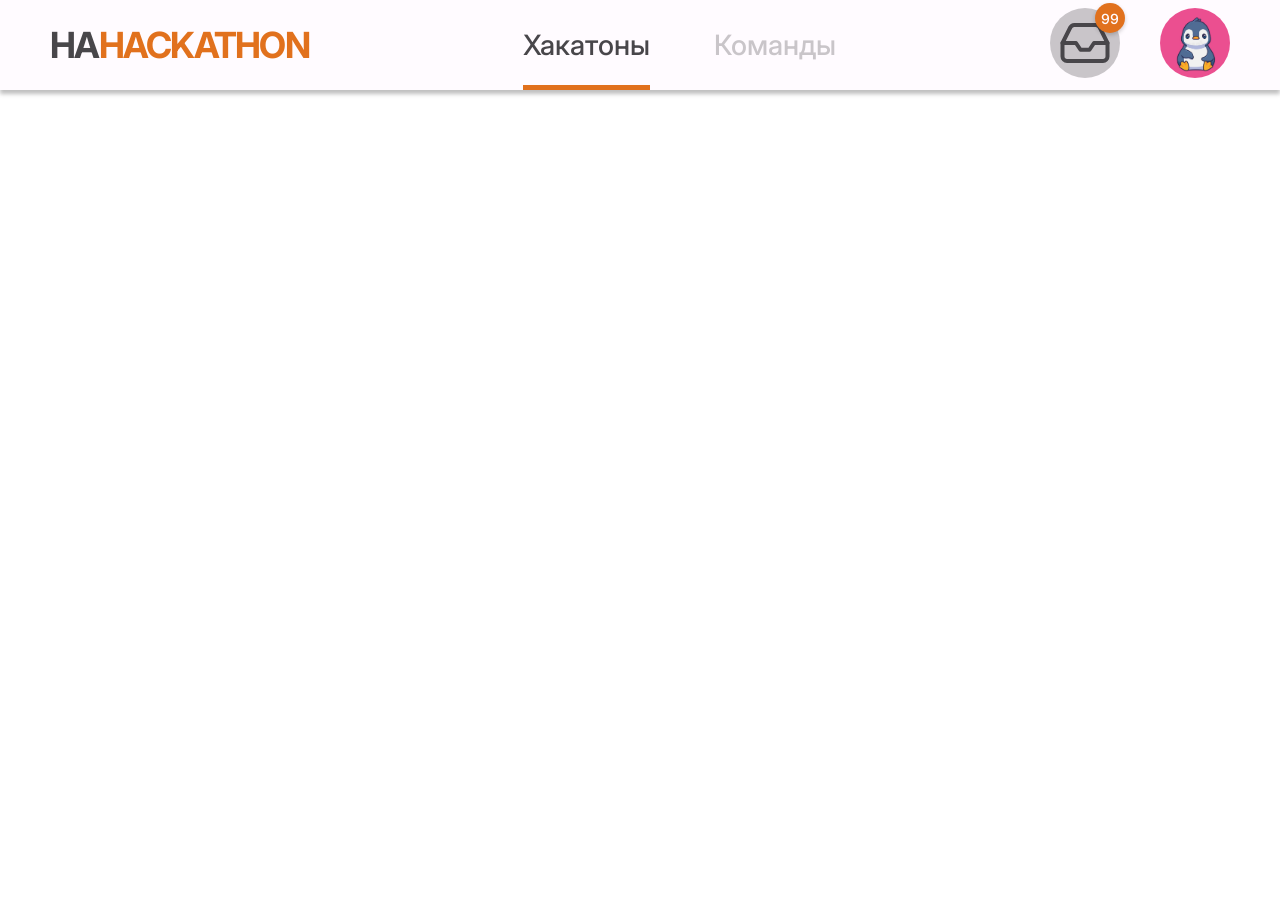
==== hackathons.html @ b7fcefef "Finish header" ====
<!DOCTYPE html>
<html lang="en">
<head>
    <meta charset="UTF-8">
    <meta name="viewport" content="width=device-width, initial-scale=1.0">
    <link rel="stylesheet" href="css/style.css">
    <title>Хакатоны</title>
</head>
<body>
    <header>
        <div class="logo"><span>HA</span>HACKATHON</div>
        <div class="menu">
            <div class="active">
                <a href="hackathons.html">Хакатоны</a>
                <div></div>
            </div>
            <div class="inactive">
                <a href="teams.html">Команды</a>
                <div></div>
            </div>
        </div>
        <div class="circles">
            <button class="notification">
                <div class="icon"><img src="svg/inbox.svg"></div>
                <div class="count">99</div>
            </button>
            <a class="profile"><img src="profile_photo.jpeg"></a>
        </div>
    </header>
</body>
</html>
---- css/style.css ----
@charset "UTF-8";
@import url(https://fonts.googleapis.com/css2?family=Inter:ital,opsz,wght@0,14..32,100..900;1,14..32,100..900&family=Raleway:ital,wght@0,100..900;1,100..900&display=swap);
* {
  margin: 0;
  padding: 0;
}

header {
  display: flex;
  align-items: center;
  justify-content: space-between;
  height: clamp(60px, 8vw, 90px); /* Минимум 60px, максимум 90px, зависит от ширины экрана */
  background-color: #FFFBFF;
  box-shadow: 0px 4px 4px 0px rgba(0, 0, 0, 0.25);
  padding: 0 clamp(20px, 5vw, 50px); /* Адаптивные отступы */
}
header .logo {
  font-family: "Inter", serif;
  font-weight: 700;
  font-size: clamp(20px, 3vw, 36px);
  color: #E1711D;
  /* Размер текста адаптивный */
  letter-spacing: -1.73px;
}
header .logo span {
  color: #48464A;
}
header .menu {
  height: 100%; /* Меню занимает всю высоту header */
  display: flex;
  align-items: center;
  gap: clamp(30px, 5vw, 65px); /* Промежутки адаптивные */
}
header .menu .active {
  display: flex;
  flex-direction: column;
  align-items: center;
  justify-content: space-between;
  height: 100%;
}
header .menu .active a {
  font-family: "Inter", serif;
  font-weight: 500;
  font-size: clamp(18px, 3vw, 28px);
  color: #48464A;
  text-decoration: none;
  padding-top: 28px;
}
header .menu .active div {
  width: 100%;
  height: 5px;
  background-color: #E1711D;
}
header .menu .inactive a {
  font-family: "Inter", serif;
  font-weight: 500;
  font-size: clamp(18px, 3vw, 28px);
  color: #C9C5C9;
  text-decoration: none;
}
header .circles {
  display: flex;
  gap: clamp(20px, 5vw, 40px);
}
header .circles .notification {
  position: relative;
  display: flex;
  justify-content: center;
  align-items: center;
  width: clamp(40px, 7vw, 70px); /* Адаптивная ширина */
  height: clamp(40px, 7vw, 70px); /* Адаптивная высота */
  background-color: #C9C5C9;
  border: none;
  border-radius: 50%;
  cursor: pointer;
}
header .circles .notification .icon {
  width: clamp(20px, 5vw, 40px);
  height: clamp(20px, 5vw, 40px);
  display: flex;
  justify-content: center;
  align-items: center;
}
header .circles .notification .count {
  display: flex;
  align-items: center;
  justify-content: center;
  font-family: "Inter", serif;
  font-weight: 500;
  font-size: clamp(10px, 2vw, 14px);
  color: #FFFBFF;
  position: absolute;
  width: clamp(15px, 3vw, 30px);
  height: clamp(15px, 3vw, 30px);
  top: -5px;
  right: -5px;
  background-color: #E1711D;
  border-radius: 50%;
  box-shadow: 0 2px 4px rgba(0, 0, 0, 0.2);
}
header .circles .profile img {
  cursor: pointer;
  width: clamp(40px, 7vw, 70px);
  height: clamp(40px, 7vw, 70px);
  border-radius: 50%;
}
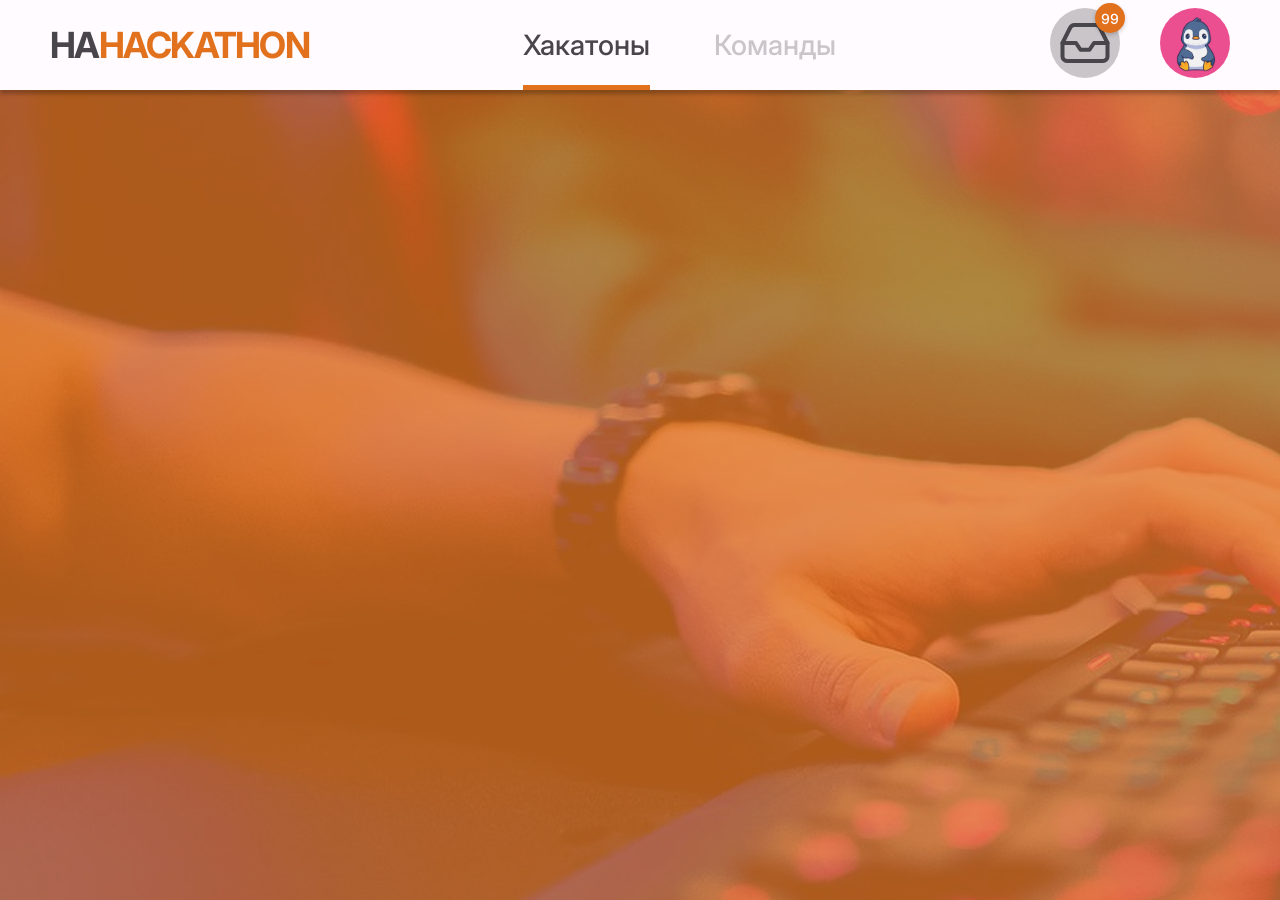
==== commit cf0f3ea5: "Хакатоны тянутся с FA" ====
--- a/hackathons.html
+++ b/hackathons.html
@@ -4,6 +4,7 @@
     <meta charset="UTF-8">
     <meta name="viewport" content="width=device-width, initial-scale=1.0">
     <link rel="stylesheet" href="css/style.css">
+    <script src="script.js" defer></script>
     <title>Хакатоны</title>
 </head>
 <body>
@@ -24,8 +25,11 @@
                 <div class="icon"><img src="svg/inbox.svg"></div>
                 <div class="count">99</div>
             </button>
-            <a class="profile"><img src="profile_photo.jpeg"></a>
+            <a class="profile"><img src="img/profile_photo.jpeg"></a>
         </div>
     </header>
+    <div class="hackathons-container">
+
+    </div>
 </body>
 </html>
--- a/css/style.css
+++ b/css/style.css
@@ -3,6 +3,11 @@
 * {
   margin: 0;
   padding: 0;
+}
+
+body {
+  background-image: url(/img/bg.png);
+  background-color: #cccccc;
 }
 
 header {
@@ -103,4 +108,23 @@
   width: clamp(40px, 7vw, 70px);
   height: clamp(40px, 7vw, 70px);
   border-radius: 50%;
+}
+
+.hackathons-container {
+  display: grid;
+  grid-template-columns: repeat(auto-fit, minmax(300px, 1fr));
+  gap: 20px;
+  padding: 20px;
+}
+
+.card {
+  background: #fff;
+  border-radius: 10px;
+  box-shadow: 0 4px 6px rgba(0, 0, 0, 0.1);
+  padding: 20px;
+  transition: transform 0.2s;
+}
+
+.card:hover {
+  transform: scale(1.05);
 }
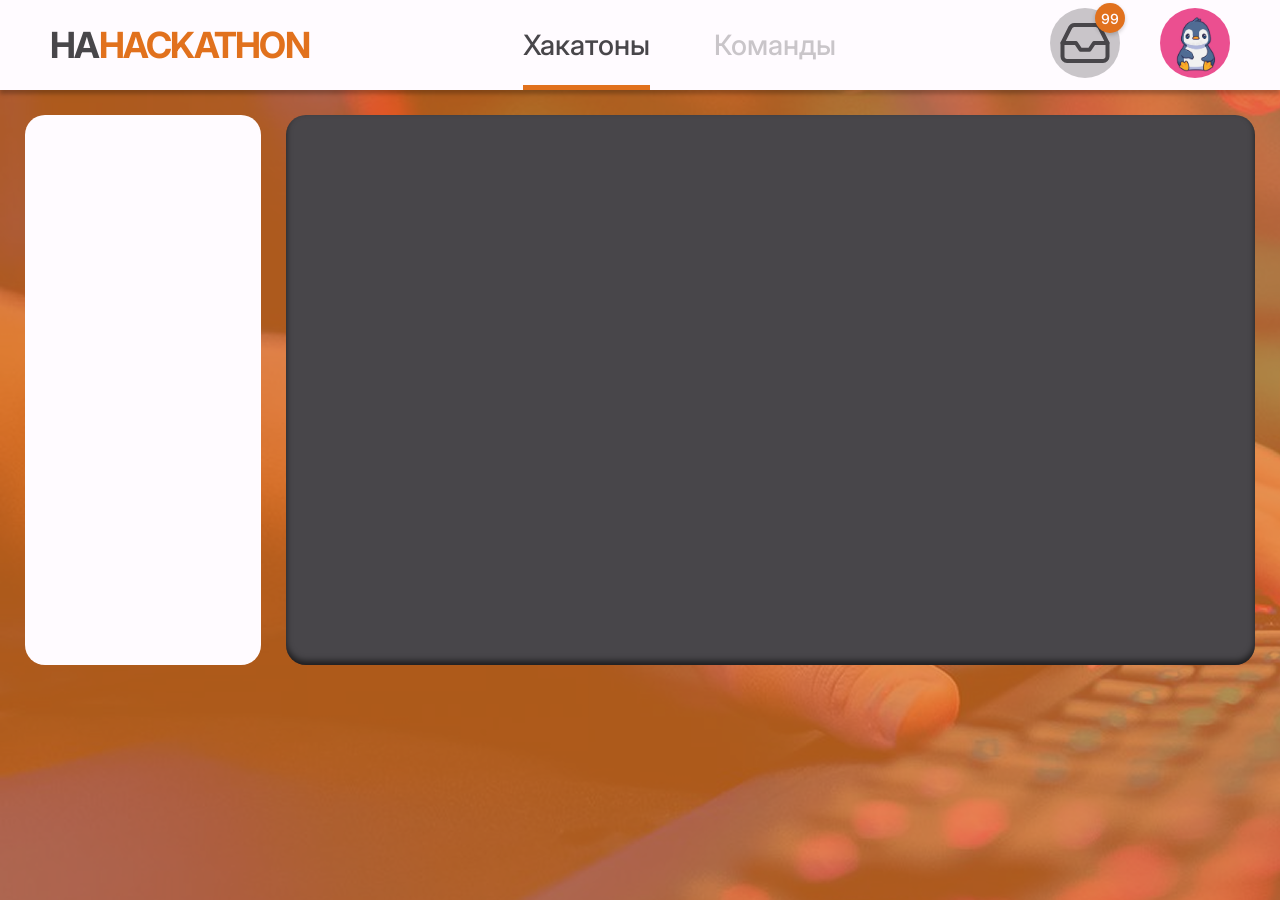
==== commit a0f2944a: "Сделала Card красивыми" ====
--- a/hackathons.html
+++ b/hackathons.html
@@ -28,8 +28,9 @@
             <a class="profile"><img src="img/profile_photo.jpeg"></a>
         </div>
     </header>
-    <div class="hackathons-container">
-
+    <div class="content">
+        <div class="left-menu"></div>
+        <div class="hackathons-container"></div>
     </div>
 </body>
 </html>
--- a/css/style.css
+++ b/css/style.css
@@ -110,21 +110,46 @@
   border-radius: 50%;
 }
 
-.hackathons-container {
-  display: grid;
-  grid-template-columns: repeat(auto-fit, minmax(300px, 1fr));
+.content {
+  display: flex;
+  padding: 25px;
+  gap: 25px;
+  height: 550px;
+}
+.content .left-menu {
+  background: #FFFBFF;
+  width: 370px;
+  border-radius: 20px;
+}
+.content .hackathons-container {
+  background-color: #48464A;
+  width: 1440px;
+  border-radius: 20px;
+  padding: 25px;
+  display: flex;
+  flex-wrap: wrap;
   gap: 20px;
-  padding: 20px;
+  overflow-y: auto;
+  position: relative;
+  box-shadow: inset 0px -4px 6.4px 0px rgba(0, 0, 0, 0.6);
+  -ms-overflow-style: none; /* IE и Edge */
+  scrollbar-width: none; /* Firefox */
 }
-
-.card {
-  background: #fff;
-  border-radius: 10px;
-  box-shadow: 0 4px 6px rgba(0, 0, 0, 0.1);
-  padding: 20px;
-  transition: transform 0.2s;
+.content .hackathons-container ::-webkit-scrollbar {
+  display: none;
 }
-
-.card:hover {
-  transform: scale(1.05);
+.content .hackathons-container .card {
+  font-family: "Inter", serif;
+  font-weight: 500;
+  font-size: clamp(6px, 2vw, 10px);
+  color: #48464A;
+  background: #FFFBFF;
+  border-radius: 20px;
+  box-shadow: 0px 4px 4px 0px rgba(0, 0, 0, 0.25);
+  width: 260px;
+  height: 360px;
+}
+.content .hackathons-container .card img {
+  border-radius: 20px 20px 0 0;
+  width: 100%;
 }
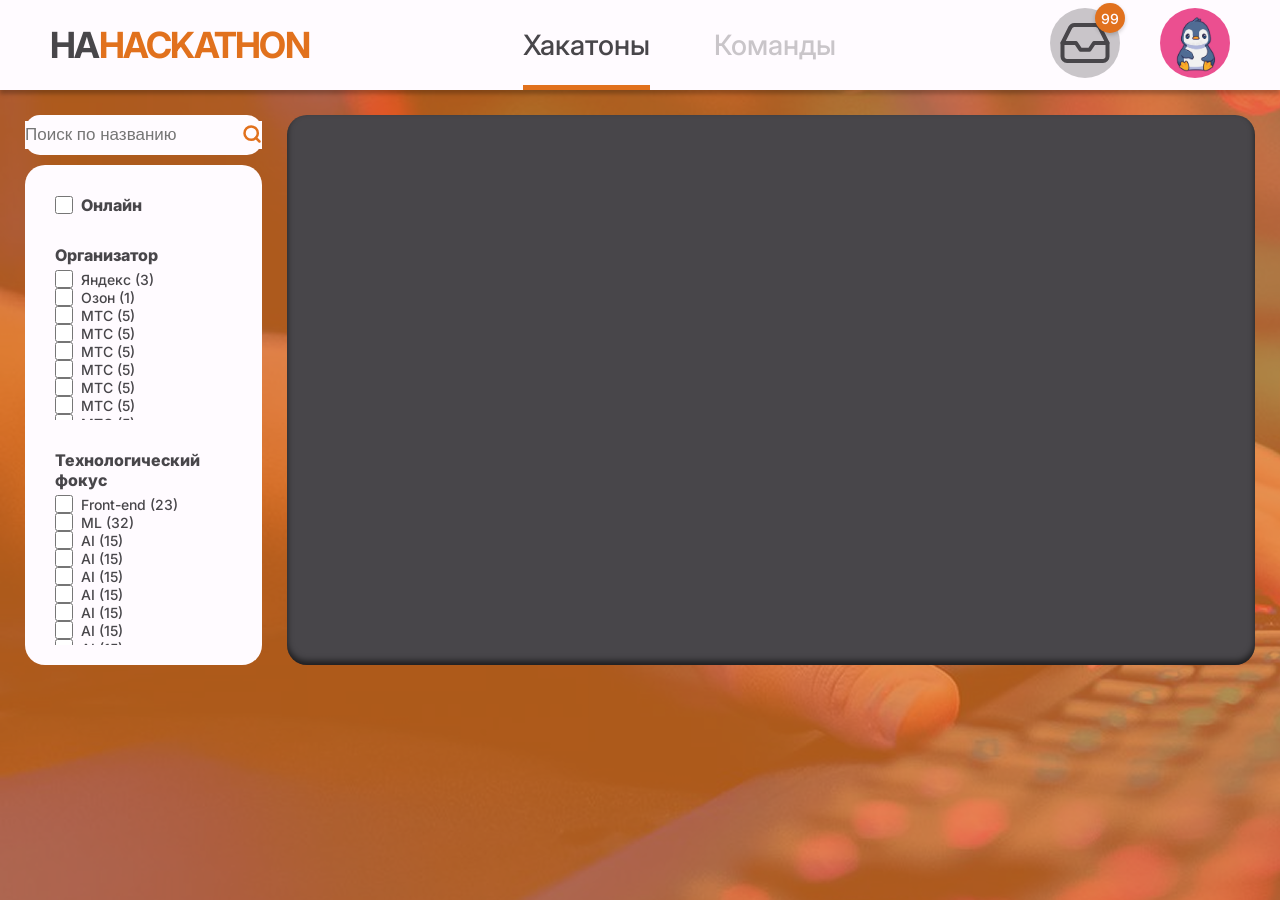
==== commit f615fe9f: "Доделала хакатоны" ====
--- a/hackathons.html
+++ b/hackathons.html
@@ -29,7 +29,51 @@
         </div>
     </header>
     <div class="content">
-        <div class="left-menu"></div>
+        <div class="left-menu">
+            <div class="search-hackathon">
+                <form>
+                    <input type="text" placeholder="Поиск по названию" name="search">
+                    <button type="submit"><img src="img/search.svg"></button>
+                </form>
+            </div>
+            <form class="filter-section">
+                <div class="filter-group">
+                    <label class="online"><input type="checkbox"> Онлайн</label>
+                </div>
+                
+                <div class="filter-group">
+                    <div class="filter-title">Организатор</div>
+                    <div class="filter-content">
+                        <label><input type="checkbox"> Яндекс (3)</label>
+                        <label><input type="checkbox"> Озон (1)</label>
+                        <label><input type="checkbox"> МТС (5)</label>
+                        <label><input type="checkbox"> МТС (5)</label>
+                        <label><input type="checkbox"> МТС (5)</label>
+                        <label><input type="checkbox"> МТС (5)</label>
+                        <label><input type="checkbox"> МТС (5)</label>
+                        <label><input type="checkbox"> МТС (5)</label>
+                        <label><input type="checkbox"> МТС (5)</label>
+                        <label><input type="checkbox"> МТС (5)</label>
+                        <label><input type="checkbox"> МТС (5)</label>
+                    </div>
+                </div>
+                
+                <div class="filter-group">
+                    <div class="filter-title">Технологический фокус</div>
+                    <div class="filter-content">
+                        <label><input type="checkbox"> Front-end (23)</label>
+                        <label><input type="checkbox"> ML (32)</label>
+                        <label><input type="checkbox"> AI (15)</label>
+                        <label><input type="checkbox"> AI (15)</label>
+                        <label><input type="checkbox"> AI (15)</label>
+                        <label><input type="checkbox"> AI (15)</label>
+                        <label><input type="checkbox"> AI (15)</label>
+                        <label><input type="checkbox"> AI (15)</label>
+                        <label><input type="checkbox"> AI (15)</label>
+                    </div>
+                </div>
+            </form>
+        </div>
         <div class="hackathons-container"></div>
     </div>
 </body>
--- a/css/style.css
+++ b/css/style.css
@@ -112,14 +112,94 @@
 
 .content {
   display: flex;
+  flex-direction: row;
   padding: 25px;
   gap: 25px;
   height: 550px;
 }
 .content .left-menu {
+  display: flex;
+  flex-direction: column;
+  gap: 10px;
+  width: 360px;
+}
+.content .left-menu .search-hackathon {
+  display: flex;
+  justify-content: center;
+  align-items: center;
+  height: 40px;
   background: #FFFBFF;
-  width: 370px;
+  border-radius: 15px;
+}
+.content .left-menu .search-hackathon form {
+  display: flex;
+  flex-direction: row;
+  gap: 5px;
+}
+.content .left-menu .search-hackathon input[type=text] {
+  height: 28px;
+  font-size: 17px;
+  border: none;
+  background-color: #FFFBFF;
+}
+.content .left-menu .search-hackathon input[type=text]:focus {
+  outline: none;
+  border: none;
+}
+.content .left-menu .search-hackathon button {
+  border: none;
+  background-color: #FFFBFF;
+  cursor: pointer;
+}
+.content .left-menu .search-hackathon img {
+  width: 20px;
+  height: 20px;
+}
+.content .left-menu .filter-section {
+  height: 500px;
+  background: #FFFBFF;
   border-radius: 20px;
+}
+.content .left-menu .filter-section .filter-content {
+  max-height: 150px;
+  overflow-y: auto;
+}
+.content .left-menu .filter-section .filter-group {
+  padding-top: 30px;
+  padding-left: 30px;
+  padding-right: 30px;
+}
+.content .left-menu .filter-section .filter-group:first-child label {
+  font-family: "Inter", serif;
+  font-weight: 800;
+  font-size: clamp(12px, 2vw, 16px);
+  color: #48464A;
+}
+.content .left-menu .filter-section .filter-group label {
+  font-family: "Inter", serif;
+  font-weight: 500;
+  font-size: clamp(10px, 2vw, 14px);
+  color: #48464A;
+  display: flex;
+  align-items: center;
+  cursor: pointer;
+}
+.content .left-menu .filter-section .filter-group input[type=checkbox] {
+  margin-right: 8px;
+  width: 18px;
+  height: 18px;
+  accent-color: #E1711D;
+  cursor: pointer;
+}
+.content .left-menu .filter-section .filter-title {
+  font-family: "Inter", serif;
+  font-weight: 800;
+  font-size: clamp(12px, 2vw, 16px);
+  color: #48464A;
+  margin-bottom: 5px;
+}
+.content .left-menu .filter-section .disabled {
+  color: #C9C5C9;
 }
 .content .hackathons-container {
   background-color: #48464A;
@@ -134,6 +214,7 @@
   box-shadow: inset 0px -4px 6.4px 0px rgba(0, 0, 0, 0.6);
   -ms-overflow-style: none; /* IE и Edge */
   scrollbar-width: none; /* Firefox */
+  overflow-x: hidden;
 }
 .content .hackathons-container ::-webkit-scrollbar {
   display: none;
@@ -146,10 +227,44 @@
   background: #FFFBFF;
   border-radius: 20px;
   box-shadow: 0px 4px 4px 0px rgba(0, 0, 0, 0.25);
-  width: 260px;
-  height: 360px;
+  width: 360px;
+  height: 460px;
 }
 .content .hackathons-container .card img {
   border-radius: 20px 20px 0 0;
   width: 100%;
+  height: 200px;
+}
+.content .hackathons-container .card .card-text {
+  margin: 5px;
+  height: 170px;
+}
+.content .hackathons-container .card a {
+  text-decoration: none;
+  color: #E1711D;
+}
+.content .hackathons-container .card p {
+  font-family: "Inter", serif;
+  font-weight: 500;
+  font-size: clamp(8px, 2vw, 12px);
+  color: #48464A;
+  padding-bottom: 7px;
+}
+.content .hackathons-container .card .btn-find-team {
+  display: flex;
+  align-items: center;
+  justify-content: center;
+  color: #E1711D;
+  padding: 12px 24px;
+  font-size: 16px;
+  font-weight: bold;
+  text-decoration: none;
+  width: -moz-fit-content;
+  width: fit-content;
+  margin: 20px auto;
+}
+.content .hackathons-container .card .btn-find-team img {
+  width: 24px;
+  height: 24px;
+  margin-right: 8px;
 }
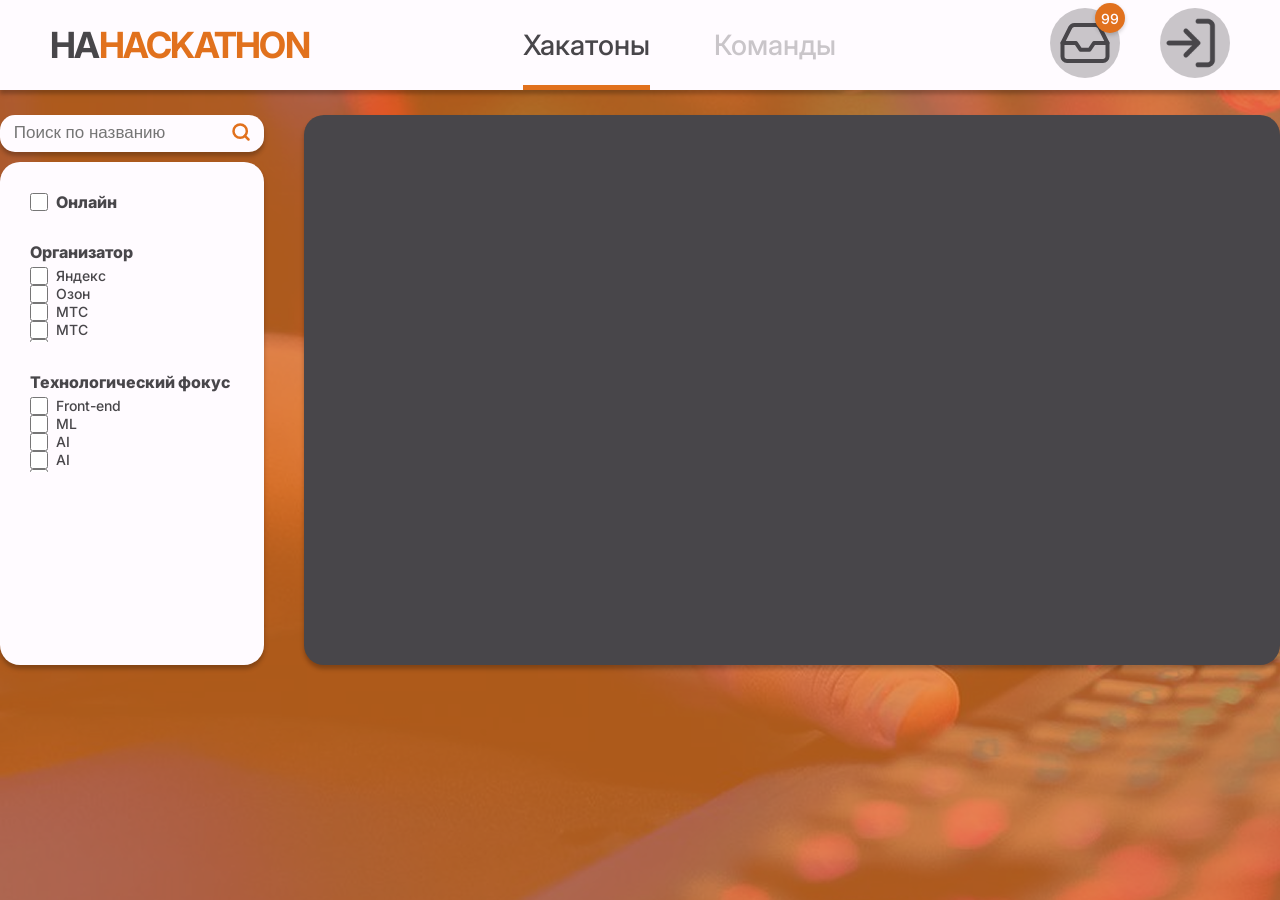
==== commit 9d32b4d4: "Команды сделала" ====
--- a/hackathons.html
+++ b/hackathons.html
@@ -25,7 +25,7 @@
                 <div class="icon"><img src="svg/inbox.svg"></div>
                 <div class="count">99</div>
             </button>
-            <a class="profile"><img src="img/profile_photo.jpeg"></a>
+            <a class="profile" href="profile.html"><img src="img/log_in.png"></a>
         </div>
     </header>
     <div class="content">
@@ -44,32 +44,33 @@
                 <div class="filter-group">
                     <div class="filter-title">Организатор</div>
                     <div class="filter-content">
-                        <label><input type="checkbox"> Яндекс (3)</label>
-                        <label><input type="checkbox"> Озон (1)</label>
-                        <label><input type="checkbox"> МТС (5)</label>
-                        <label><input type="checkbox"> МТС (5)</label>
-                        <label><input type="checkbox"> МТС (5)</label>
-                        <label><input type="checkbox"> МТС (5)</label>
-                        <label><input type="checkbox"> МТС (5)</label>
-                        <label><input type="checkbox"> МТС (5)</label>
-                        <label><input type="checkbox"> МТС (5)</label>
-                        <label><input type="checkbox"> МТС (5)</label>
-                        <label><input type="checkbox"> МТС (5)</label>
+                        <label><input type="checkbox"> Яндекс</label>
+                        <label><input type="checkbox"> Озон</label>
+                        <label><input type="checkbox"> МТС</label>
+                        <label><input type="checkbox"> МТС</label>
+                        <label><input type="checkbox"> МТС</label>
+                        <label><input type="checkbox"> МТС</label>
+                        <label><input type="checkbox"> МТС</label>
+                        <label><input type="checkbox"> МТС</label>
+                        <label><input type="checkbox"> МТС</label>
                     </div>
                 </div>
                 
                 <div class="filter-group">
                     <div class="filter-title">Технологический фокус</div>
                     <div class="filter-content">
-                        <label><input type="checkbox"> Front-end (23)</label>
-                        <label><input type="checkbox"> ML (32)</label>
-                        <label><input type="checkbox"> AI (15)</label>
-                        <label><input type="checkbox"> AI (15)</label>
-                        <label><input type="checkbox"> AI (15)</label>
-                        <label><input type="checkbox"> AI (15)</label>
-                        <label><input type="checkbox"> AI (15)</label>
-                        <label><input type="checkbox"> AI (15)</label>
-                        <label><input type="checkbox"> AI (15)</label>
+                        <label><input type="checkbox"> Front-end</label>
+                        <label><input type="checkbox"> ML</label>
+                        <label><input type="checkbox"> AI</label>
+                        <label><input type="checkbox"> AI</label>
+                        <label><input type="checkbox"> AI</label>
+                        <label><input type="checkbox"> AI</label>
+                        <label><input type="checkbox"> AI</label>
+                        <label><input type="checkbox"> AI</label>
+                        <label><input type="checkbox"> AI</label>
+                        <label><input type="checkbox"> AI</label>
+                        <label><input type="checkbox"> AI</label>
+                        <label><input type="checkbox"> AI</label>
                     </div>
                 </div>
             </form>
--- a/css/style.css
+++ b/css/style.css
@@ -7,7 +7,6 @@
 
 body {
   background-image: url(/img/bg.png);
-  background-color: #cccccc;
 }
 
 header {
@@ -113,15 +112,36 @@
 .content {
   display: flex;
   flex-direction: row;
-  padding: 25px;
-  gap: 25px;
-  height: 550px;
+  justify-content: center;
+  padding-top: 25px;
+  gap: 40px;
 }
 .content .left-menu {
   display: flex;
   flex-direction: column;
   gap: 10px;
-  width: 360px;
+  width: 300px;
+  height: 550px;
+}
+.content .left-menu .btn-create-team {
+  font-family: "Inter", serif;
+  font-weight: 500;
+  font-size: clamp(12px, 2vw, 16px);
+  color: #FFFBFF;
+  border: none;
+  border-radius: 20px;
+  background-color: #E1711D;
+  cursor: pointer;
+  display: flex;
+  align-items: center;
+  justify-content: center;
+  gap: 10px;
+  padding: 7px 14px;
+  box-shadow: 0px 4px 4px 0px rgba(0, 0, 0, 0.25);
+}
+.content .left-menu .btn-create-team img {
+  width: 20px;
+  height: 20px;
 }
 .content .left-menu .search-hackathon {
   display: flex;
@@ -130,6 +150,7 @@
   height: 40px;
   background: #FFFBFF;
   border-radius: 15px;
+  box-shadow: 0px 4px 4px 0px rgba(0, 0, 0, 0.25);
 }
 .content .left-menu .search-hackathon form {
   display: flex;
@@ -137,6 +158,7 @@
   gap: 5px;
 }
 .content .left-menu .search-hackathon input[type=text] {
+  width: 100%;
   height: 28px;
   font-size: 17px;
   border: none;
@@ -156,15 +178,36 @@
   height: 20px;
 }
 .content .left-menu .filter-section {
-  height: 500px;
+  height: 100%;
   background: #FFFBFF;
   border-radius: 20px;
+  box-shadow: 0px 4px 4px 0px rgba(0, 0, 0, 0.25);
 }
 .content .left-menu .filter-section .filter-content {
-  max-height: 150px;
+  max-height: 75px;
   overflow-y: auto;
 }
-.content .left-menu .filter-section .filter-group {
+.content .left-menu .filter-section .filter-group-list {
+  display: flex;
+  flex-direction: row;
+  font-family: "Inter", serif;
+  font-weight: 800;
+  font-size: clamp(12px, 2vw, 16px);
+  color: #48464A;
+  gap: 8px;
+}
+.content .left-menu .filter-section select {
+  font-family: "Inter", serif;
+  font-weight: 500;
+  font-size: clamp(10px, 2vw, 14px);
+  color: #48464A;
+  border: none;
+}
+.content .left-menu .filter-section select:focus {
+  outline: none;
+  border: none;
+}
+.content .left-menu .filter-section .filter-group, .content .left-menu .filter-section .filter-group-list {
   padding-top: 30px;
   padding-left: 30px;
   padding-right: 30px;
@@ -201,12 +244,14 @@
 .content .left-menu .filter-section .disabled {
   color: #C9C5C9;
 }
-.content .hackathons-container {
+.content .hackathons-container, .content .teams-container {
   background-color: #48464A;
-  width: 1440px;
+  height: 500px;
+  width: 1050px;
   border-radius: 20px;
   padding: 25px;
   display: flex;
+  justify-content: center;
   flex-wrap: wrap;
   gap: 20px;
   overflow-y: auto;
@@ -215,11 +260,12 @@
   -ms-overflow-style: none; /* IE и Edge */
   scrollbar-width: none; /* Firefox */
   overflow-x: hidden;
-}
-.content .hackathons-container ::-webkit-scrollbar {
+  box-shadow: 0px 4px 4px 0px rgba(0, 0, 0, 0.25);
+}
+.content .hackathons-container ::-webkit-scrollbar, .content .teams-container ::-webkit-scrollbar {
   display: none;
 }
-.content .hackathons-container .card {
+.content .hackathons-container .card, .content .teams-container .card {
   font-family: "Inter", serif;
   font-weight: 500;
   font-size: clamp(6px, 2vw, 10px);
@@ -227,30 +273,30 @@
   background: #FFFBFF;
   border-radius: 20px;
   box-shadow: 0px 4px 4px 0px rgba(0, 0, 0, 0.25);
-  width: 360px;
+  width: 330px;
   height: 460px;
 }
-.content .hackathons-container .card img {
+.content .hackathons-container .card img, .content .teams-container .card img {
   border-radius: 20px 20px 0 0;
   width: 100%;
   height: 200px;
 }
-.content .hackathons-container .card .card-text {
-  margin: 5px;
+.content .hackathons-container .card .card-text, .content .teams-container .card .card-text {
+  margin: 10px;
   height: 170px;
 }
-.content .hackathons-container .card a {
+.content .hackathons-container .card a, .content .teams-container .card a {
   text-decoration: none;
   color: #E1711D;
 }
-.content .hackathons-container .card p {
+.content .hackathons-container .card p, .content .teams-container .card p {
   font-family: "Inter", serif;
   font-weight: 500;
   font-size: clamp(8px, 2vw, 12px);
   color: #48464A;
-  padding-bottom: 7px;
-}
-.content .hackathons-container .card .btn-find-team {
+  padding-top: 7px;
+}
+.content .hackathons-container .card .btn-find-team, .content .teams-container .card .btn-find-team {
   display: flex;
   align-items: center;
   justify-content: center;
@@ -263,8 +309,235 @@
   width: fit-content;
   margin: 20px auto;
 }
-.content .hackathons-container .card .btn-find-team img {
+.content .hackathons-container .card .btn-find-team img, .content .teams-container .card .btn-find-team img {
   width: 24px;
   height: 24px;
   margin-right: 8px;
+}
+.content .log-in {
+  background-color: #FFFBFF;
+  border-radius: 20px;
+  width: 450px;
+  height: 250px;
+  display: flex;
+  flex-direction: column;
+  align-items: center;
+  gap: 50px;
+  padding: 50px;
+  box-shadow: 0px 4px 4px 0px rgba(0, 0, 0, 0.25);
+}
+.content .log-in p {
+  font-family: "Inter", serif;
+  font-weight: 800;
+  font-size: clamp(20px, 2vw, 24px);
+  color: #48464A;
+}
+.content .log-in img {
+  width: 25px;
+  height: 25px;
+}
+.content .log-in a {
+  font-family: "Inter", serif;
+  font-weight: 600;
+  font-size: clamp(14px, 2vw, 18px);
+  color: #FFFBFF;
+  border: none;
+  border-radius: 20px;
+  background-color: #0088cc;
+  cursor: pointer;
+  display: flex;
+  align-items: center;
+  justify-content: center;
+  gap: 10px;
+  padding: 12px 24px;
+  text-decoration: none;
+}
+.content .profile-info {
+  display: flex;
+  justify-content: space-between;
+  height: 550px;
+  width: 900px;
+  background-color: #FFFBFF;
+  border-radius: 20px;
+  box-shadow: 0px 4px 4px 0px rgba(0, 0, 0, 0.25);
+}
+.content .rignt-menu {
+  display: flex;
+  flex-direction: column;
+  align-items: center;
+  gap: 20px;
+}
+.content .rignt-menu-top {
+  display: flex;
+  width: 100%;
+  justify-content: space-between;
+}
+.content .btn-create-team {
+  font-family: "Inter", serif;
+  font-weight: 500;
+  font-size: clamp(20px, 2vw, 24px);
+  color: #FFFBFF;
+  border: none;
+  border-radius: 20px;
+  background-color: #E1711D;
+  cursor: pointer;
+  display: flex;
+  align-items: center;
+  justify-content: center;
+  gap: 10px;
+  padding: 7px 14px;
+  box-shadow: 0px 4px 4px 0px rgba(0, 0, 0, 0.25);
+}
+.content .btn-create-team img {
+  width: 24px;
+  height: 24px;
+}
+.content .my-teams-title {
+  background-color: #48464A;
+  font-family: "Inter", serif;
+  font-weight: 500;
+  font-size: clamp(20px, 2vw, 24px);
+  color: #FFFBFF;
+  text-align: center;
+  padding: 10px 20px;
+  border-radius: 20px;
+  box-shadow: 0px 4px 4px 0px rgba(0, 0, 0, 0.25);
+}
+.content .my-teams {
+  background-color: #48464A;
+  height: 430px;
+  width: 500px;
+  border-radius: 20px;
+  padding: 25px;
+  display: flex;
+  justify-content: center;
+  flex-wrap: wrap;
+  gap: 20px;
+  overflow-y: auto;
+  position: relative;
+  box-shadow: inset 0px -4px 6.4px 0px rgba(0, 0, 0, 0.6);
+  -ms-overflow-style: none; /* IE и Edge */
+  scrollbar-width: none; /* Firefox */
+  overflow-x: hidden;
+  box-shadow: 0px 4px 4px 0px rgba(0, 0, 0, 0.25);
+}
+.content .profile-info-left {
+  margin: 25px;
+  display: flex;
+  flex-direction: column;
+  gap: 30px;
+  width: 400px;
+}
+.content .profile-info-left .profile-name {
+  font-family: "Inter", serif;
+  font-weight: 500;
+  font-size: clamp(20px, 2vw, 24px);
+  color: #48464A;
+}
+.content .profile-info-left label {
+  padding-right: 5px;
+  font-family: "Inter", serif;
+  font-weight: 800;
+  font-size: clamp(10px, 2vw, 14px);
+  color: #48464A;
+}
+.content .profile-info-left select {
+  font-family: "Inter", serif;
+  font-weight: 500;
+  font-size: clamp(10px, 2vw, 14px);
+  color: #48464A;
+  border: solid 1px #C9C5C9;
+  border-radius: 20px;
+  padding: 5px 10px;
+}
+.content .profile-info-left select:focus {
+  outline: none;
+  border: solid 1px #C9C5C9;
+}
+.content .profile-info-left textarea {
+  font-family: "Inter", serif;
+  font-weight: 500;
+  font-size: clamp(10px, 2vw, 14px);
+  color: #48464A;
+  height: 200px;
+  resize: none;
+  border-radius: 20px;
+  padding: 10px;
+  border: solid 1px #C9C5C9;
+}
+.content .profile-info-left textarea:focus {
+  border: solid 1px #C9C5C9;
+  outline: none;
+}
+.content .profile-info-right {
+  margin: 25px;
+}
+.content .profile-info-right img {
+  border-radius: 20px;
+  width: 200px;
+}
+.content .teams-card {
+  display: flex;
+  align-items: center;
+  flex-direction: column;
+  width: 500px;
+  height: 350px;
+  background-color: #FFFBFF;
+  border-radius: 20px;
+  box-shadow: 0px 4px 4px 0px rgba(0, 0, 0, 0.25);
+}
+.content .teams-card .team-name {
+  width: 100%;
+  text-align: center;
+  background-color: #E1711D;
+  border-radius: 20px 20px 0 0;
+  box-shadow: 0px 4px 4px 0px rgba(0, 0, 0, 0.25);
+}
+.content .teams-card .team-name p {
+  font-family: "Inter", serif;
+  font-weight: 500;
+  font-size: clamp(20px, 2vw, 24px);
+  color: #FFFBFF;
+  padding: 15px 30px;
+}
+.content .teams-card .team-info {
+  padding-top: 5px;
+  height: 180px;
+  width: 100%;
+  text-align: justify;
+}
+.content .teams-card p {
+  font-family: "Inter", serif;
+  font-weight: 500;
+  font-size: clamp(8px, 2vw, 12px);
+  color: #48464A;
+  padding-top: 5px;
+  padding-left: 15px;
+  padding-right: 15px;
+}
+.content .teams-card a {
+  text-decoration: none;
+  color: #E1711D;
+}
+.content .teams-card .team-members {
+  margin-top: 5px;
+  display: flex;
+  justify-content: center;
+  align-items: center;
+  background-color: #FFFBFF;
+  border: solid 2px #C9C5C9;
+  box-shadow: 0px 4px 4px 0px rgba(0, 0, 0, 0.25);
+  width: 425px;
+  height: 75px;
+  border-radius: 20px;
+  gap: 20px;
+}
+.content .teams-card .team-members button {
+  border: none;
+  background-color: #FFFBFF;
+  cursor: pointer;
+}
+.content .teams-card .team-members img {
+  width: 50px;
+  height: 50px;
 }
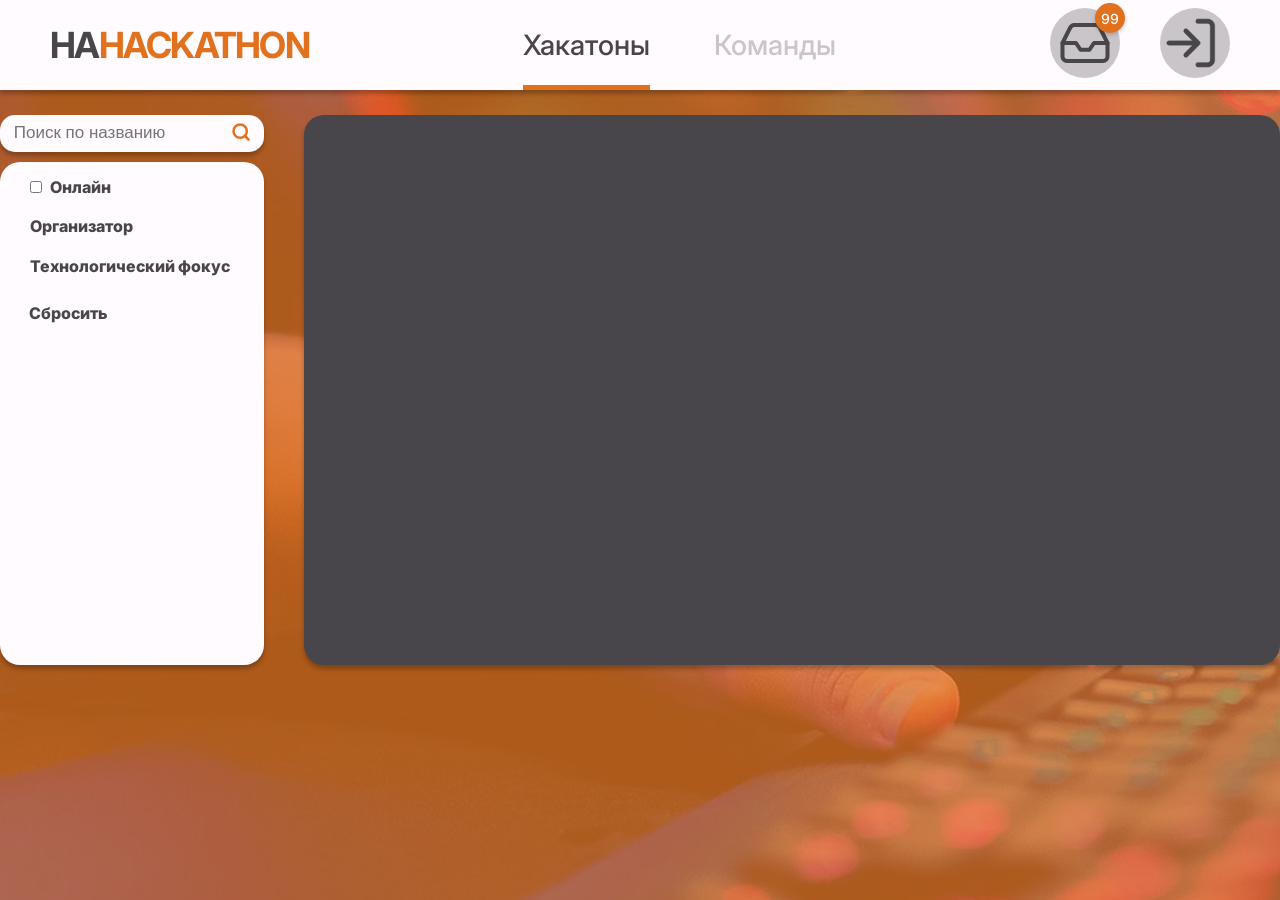
==== commit b653cce8: "Модуль Хакатоны готов" ====
--- a/hackathons.html
+++ b/hackathons.html
@@ -4,7 +4,7 @@
     <meta charset="UTF-8">
     <meta name="viewport" content="width=device-width, initial-scale=1.0">
     <link rel="stylesheet" href="css/style.css">
-    <script src="script.js" defer></script>
+    <script src="js/hackathons.js" defer></script>
     <title>Хакатоны</title>
 </head>
 <body>
@@ -32,47 +32,27 @@
         <div class="left-menu">
             <div class="search-hackathon">
                 <form>
-                    <input type="text" placeholder="Поиск по названию" name="search">
-                    <button type="submit"><img src="img/search.svg"></button>
+                    <input type="text" placeholder="Поиск по названию" name="search" id="search-input">
+                    <button onclick="handleSearch(event)"><img src="img/search.svg"></button>
                 </form>
             </div>
             <form class="filter-section">
                 <div class="filter-group">
-                    <label class="online"><input type="checkbox"> Онлайн</label>
+                    <label class="online"><input type="checkbox" name="online" value="true">Онлайн</label>
                 </div>
                 
                 <div class="filter-group">
                     <div class="filter-title">Организатор</div>
-                    <div class="filter-content">
-                        <label><input type="checkbox"> Яндекс</label>
-                        <label><input type="checkbox"> Озон</label>
-                        <label><input type="checkbox"> МТС</label>
-                        <label><input type="checkbox"> МТС</label>
-                        <label><input type="checkbox"> МТС</label>
-                        <label><input type="checkbox"> МТС</label>
-                        <label><input type="checkbox"> МТС</label>
-                        <label><input type="checkbox"> МТС</label>
-                        <label><input type="checkbox"> МТС</label>
+                    <div id="org" class="filter-content">
                     </div>
                 </div>
                 
                 <div class="filter-group">
                     <div class="filter-title">Технологический фокус</div>
-                    <div class="filter-content">
-                        <label><input type="checkbox"> Front-end</label>
-                        <label><input type="checkbox"> ML</label>
-                        <label><input type="checkbox"> AI</label>
-                        <label><input type="checkbox"> AI</label>
-                        <label><input type="checkbox"> AI</label>
-                        <label><input type="checkbox"> AI</label>
-                        <label><input type="checkbox"> AI</label>
-                        <label><input type="checkbox"> AI</label>
-                        <label><input type="checkbox"> AI</label>
-                        <label><input type="checkbox"> AI</label>
-                        <label><input type="checkbox"> AI</label>
-                        <label><input type="checkbox"> AI</label>
+                    <div id="tf" class="filter-content">
                     </div>
                 </div>
+                <button class="clear_filter_btn" onclick="resetFilters()">Сбросить</button>
             </form>
         </div>
         <div class="hackathons-container"></div>
--- a/css/style.css
+++ b/css/style.css
@@ -9,14 +9,20 @@
   background-image: url(/img/bg.png);
 }
 
+abbr {
+  text-decoration: none;
+}
+
 header {
   display: flex;
   align-items: center;
   justify-content: space-between;
-  height: clamp(60px, 8vw, 90px); /* Минимум 60px, максимум 90px, зависит от ширины экрана */
-  background-color: #FFFBFF;
-  box-shadow: 0px 4px 4px 0px rgba(0, 0, 0, 0.25);
-  padding: 0 clamp(20px, 5vw, 50px); /* Адаптивные отступы */
+  height: clamp(60px, 8vw, 90px);
+  /* Минимум 60px, максимум 90px, зависит от ширины экрана */
+  background-color: #FFFBFF;
+  box-shadow: 0px 4px 4px 0px rgba(0, 0, 0, 0.25);
+  padding: 0 clamp(20px, 5vw, 50px);
+  /* Адаптивные отступы */
 }
 header .logo {
   font-family: "Inter", serif;
@@ -30,10 +36,12 @@
   color: #48464A;
 }
 header .menu {
-  height: 100%; /* Меню занимает всю высоту header */
-  display: flex;
-  align-items: center;
-  gap: clamp(30px, 5vw, 65px); /* Промежутки адаптивные */
+  height: 100%;
+  /* Меню занимает всю высоту header */
+  display: flex;
+  align-items: center;
+  gap: clamp(30px, 5vw, 65px);
+  /* Промежутки адаптивные */
 }
 header .menu .active {
   display: flex;
@@ -71,8 +79,10 @@
   display: flex;
   justify-content: center;
   align-items: center;
-  width: clamp(40px, 7vw, 70px); /* Адаптивная ширина */
-  height: clamp(40px, 7vw, 70px); /* Адаптивная высота */
+  width: clamp(40px, 7vw, 70px);
+  /* Адаптивная ширина */
+  height: clamp(40px, 7vw, 70px);
+  /* Адаптивная высота */
   background-color: #C9C5C9;
   border: none;
   border-radius: 50%;
@@ -123,26 +133,6 @@
   width: 300px;
   height: 550px;
 }
-.content .left-menu .btn-create-team {
-  font-family: "Inter", serif;
-  font-weight: 500;
-  font-size: clamp(12px, 2vw, 16px);
-  color: #FFFBFF;
-  border: none;
-  border-radius: 20px;
-  background-color: #E1711D;
-  cursor: pointer;
-  display: flex;
-  align-items: center;
-  justify-content: center;
-  gap: 10px;
-  padding: 7px 14px;
-  box-shadow: 0px 4px 4px 0px rgba(0, 0, 0, 0.25);
-}
-.content .left-menu .btn-create-team img {
-  width: 20px;
-  height: 20px;
-}
 .content .left-menu .search-hackathon {
   display: flex;
   justify-content: center;
@@ -183,8 +173,25 @@
   border-radius: 20px;
   box-shadow: 0px 4px 4px 0px rgba(0, 0, 0, 0.25);
 }
+.content .left-menu .filter-section .clear_filter_btn {
+  font-family: "Inter", serif;
+  font-weight: 800;
+  font-size: clamp(12px, 2vw, 16px);
+  color: #48464A;
+  border: none;
+  border-radius: 20px;
+  background-color: #FFFBFF;
+  cursor: pointer;
+  padding: 7px 14px;
+  margin-top: 15px;
+  margin-left: 15px;
+  margin-right: 30px;
+}
+.content .left-menu .filter-section .clear_filter_btn:hover {
+  background-color: #C9C5C9;
+}
 .content .left-menu .filter-section .filter-content {
-  max-height: 75px;
+  max-height: 100px;
   overflow-y: auto;
 }
 .content .left-menu .filter-section .filter-group-list {
@@ -207,8 +214,9 @@
   outline: none;
   border: none;
 }
-.content .left-menu .filter-section .filter-group, .content .left-menu .filter-section .filter-group-list {
-  padding-top: 30px;
+.content .left-menu .filter-section .filter-group,
+.content .left-menu .filter-section .filter-group-list {
+  padding-top: 15px;
   padding-left: 30px;
   padding-right: 30px;
 }
@@ -223,14 +231,17 @@
   font-weight: 500;
   font-size: clamp(10px, 2vw, 14px);
   color: #48464A;
-  display: flex;
-  align-items: center;
-  cursor: pointer;
+  display: inline-block;
+  cursor: pointer;
+  white-space: nowrap;
+  overflow: hidden;
+  width: 200px;
+  text-overflow: ellipsis;
 }
 .content .left-menu .filter-section .filter-group input[type=checkbox] {
   margin-right: 8px;
-  width: 18px;
-  height: 18px;
+  width: 12px;
+  height: 12px;
   accent-color: #E1711D;
   cursor: pointer;
 }
@@ -244,7 +255,8 @@
 .content .left-menu .filter-section .disabled {
   color: #C9C5C9;
 }
-.content .hackathons-container, .content .teams-container {
+.content .hackathons-container,
+.content .teams-container {
   background-color: #48464A;
   height: 500px;
   width: 1050px;
@@ -257,15 +269,19 @@
   overflow-y: auto;
   position: relative;
   box-shadow: inset 0px -4px 6.4px 0px rgba(0, 0, 0, 0.6);
-  -ms-overflow-style: none; /* IE и Edge */
-  scrollbar-width: none; /* Firefox */
+  -ms-overflow-style: none;
+  /* IE и Edge */
+  scrollbar-width: none;
+  /* Firefox */
   overflow-x: hidden;
   box-shadow: 0px 4px 4px 0px rgba(0, 0, 0, 0.25);
 }
-.content .hackathons-container ::-webkit-scrollbar, .content .teams-container ::-webkit-scrollbar {
+.content .hackathons-container ::-webkit-scrollbar,
+.content .teams-container ::-webkit-scrollbar {
   display: none;
 }
-.content .hackathons-container .card, .content .teams-container .card {
+.content .hackathons-container .card,
+.content .teams-container .card {
   font-family: "Inter", serif;
   font-weight: 500;
   font-size: clamp(6px, 2vw, 10px);
@@ -276,27 +292,32 @@
   width: 330px;
   height: 460px;
 }
-.content .hackathons-container .card img, .content .teams-container .card img {
+.content .hackathons-container .card img,
+.content .teams-container .card img {
   border-radius: 20px 20px 0 0;
   width: 100%;
   height: 200px;
 }
-.content .hackathons-container .card .card-text, .content .teams-container .card .card-text {
+.content .hackathons-container .card .card-text,
+.content .teams-container .card .card-text {
   margin: 10px;
   height: 170px;
 }
-.content .hackathons-container .card a, .content .teams-container .card a {
+.content .hackathons-container .card a,
+.content .teams-container .card a {
   text-decoration: none;
   color: #E1711D;
 }
-.content .hackathons-container .card p, .content .teams-container .card p {
+.content .hackathons-container .card p,
+.content .teams-container .card p {
   font-family: "Inter", serif;
   font-weight: 500;
   font-size: clamp(8px, 2vw, 12px);
   color: #48464A;
   padding-top: 7px;
 }
-.content .hackathons-container .card .btn-find-team, .content .teams-container .card .btn-find-team {
+.content .hackathons-container .card .btn-find-team,
+.content .teams-container .card .btn-find-team {
   display: flex;
   align-items: center;
   justify-content: center;
@@ -309,7 +330,8 @@
   width: fit-content;
   margin: 20px auto;
 }
-.content .hackathons-container .card .btn-find-team img, .content .teams-container .card .btn-find-team img {
+.content .hackathons-container .card .btn-find-team img,
+.content .teams-container .card .btn-find-team img {
   width: 24px;
   height: 24px;
   margin-right: 8px;
@@ -416,8 +438,10 @@
   overflow-y: auto;
   position: relative;
   box-shadow: inset 0px -4px 6.4px 0px rgba(0, 0, 0, 0.6);
-  -ms-overflow-style: none; /* IE и Edge */
-  scrollbar-width: none; /* Firefox */
+  -ms-overflow-style: none;
+  /* IE и Edge */
+  scrollbar-width: none;
+  /* Firefox */
   overflow-x: hidden;
   box-shadow: 0px 4px 4px 0px rgba(0, 0, 0, 0.25);
 }
@@ -470,11 +494,98 @@
   outline: none;
 }
 .content .profile-info-right {
+  display: flex;
+  flex-direction: column;
+  align-items: center;
+  gap: 20px;
   margin: 25px;
-}
-.content .profile-info-right img {
-  border-radius: 20px;
-  width: 200px;
+  width: 300px;
+}
+.content .profile-info-right .profile-img {
+  border-radius: 20px;
+  width: 150px;
+}
+.content .profile-info-right .profile-git {
+  display: flex;
+  flex-direction: column;
+  align-items: center;
+}
+.content .profile-info-right .profile-git .git-title {
+  display: flex;
+  align-items: center;
+  gap: 5px;
+}
+.content .profile-info-right .profile-git .git-title p {
+  font-family: "Inter", serif;
+  font-weight: 500;
+  font-size: clamp(16px, 2vw, 20px);
+  color: #48464A;
+}
+.content .profile-info-right .profile-git .git-title img {
+  width: 20px;
+}
+.content .profile-info-right .profile-git .git-content {
+  border-radius: 20px;
+  padding: 10px;
+  border: #C9C5C9 solid 1px;
+  background-color: white;
+}
+.content .profile-info-right .profile-git .git-content p {
+  margin: 5px;
+  font-family: "Inter", serif;
+  font-weight: 500;
+  font-size: clamp(8px, 2vw, 12px);
+  color: #48464A;
+}
+.content .profile-info-right .profile-docs {
+  display: flex;
+  flex-direction: column;
+}
+.content .profile-info-right .file-upload {
+  position: relative;
+  overflow: hidden;
+  display: inline-block;
+  font-family: "Inter", serif;
+  font-weight: 500;
+  font-size: clamp(8px, 2vw, 12px);
+  color: #48464A;
+  cursor: pointer;
+}
+.content .profile-info-right .file-upload input[type=file] {
+  position: absolute;
+  top: 0;
+  right: 0;
+  margin: 0;
+  padding: 0;
+  font-size: 20px;
+  cursor: pointer;
+  opacity: 0;
+}
+.content .profile-info-right .profile-docs form {
+  display: flex;
+  align-items: center;
+  gap: 5px;
+}
+.content .profile-info-right .profile-docs form img {
+  width: 20px;
+}
+.content .profile-info-right ul {
+  border-radius: 20px;
+  padding: 10px;
+  border: #C9C5C9 solid 1px;
+  background-color: white;
+}
+.content .profile-info-right p {
+  font-family: "Inter", serif;
+  font-weight: 500;
+  font-size: clamp(12px, 2vw, 16px);
+  color: #48464A;
+}
+.content .profile-info-right ol {
+  font-family: "Inter", serif;
+  font-weight: 500;
+  font-size: clamp(8px, 2vw, 12px);
+  color: #48464A;
 }
 .content .teams-card {
   display: flex;
@@ -519,7 +630,7 @@
   text-decoration: none;
   color: #E1711D;
 }
-.content .teams-card .team-members {
+.content .team-members {
   margin-top: 5px;
   display: flex;
   justify-content: center;
@@ -532,12 +643,149 @@
   border-radius: 20px;
   gap: 20px;
 }
-.content .teams-card .team-members button {
-  border: none;
-  background-color: #FFFBFF;
-  cursor: pointer;
-}
-.content .teams-card .team-members img {
+.content .team-members button {
+  border: none;
+  background-color: #FFFBFF;
+  cursor: pointer;
+}
+.content .team-members img {
   width: 50px;
   height: 50px;
+}
+.content .btn-create-team {
+  font-family: "Inter", serif;
+  font-weight: 500;
+  font-size: clamp(12px, 2vw, 16px);
+  color: #FFFBFF;
+  border: none;
+  border-radius: 20px;
+  background-color: #E1711D;
+  cursor: pointer;
+  display: flex;
+  align-items: center;
+  justify-content: center;
+  gap: 10px;
+  padding: 7px 14px;
+  box-shadow: 0px 4px 4px 0px rgba(0, 0, 0, 0.25);
+}
+.content .btn-create-team img {
+  width: 20px;
+  height: 20px;
+}
+.content .form-create-team {
+  display: none;
+  flex-direction: column;
+  gap: 20px;
+  position: fixed;
+  top: 50%;
+  left: 50%;
+  transform: translate(-50%, -50%);
+  width: 700px;
+  background-color: #FFFBFF;
+  padding: 20px;
+  border-radius: 20px;
+  box-shadow: 0px 4px 4px 0px rgba(0, 0, 0, 0.25);
+  z-index: 1000;
+  font-family: "Inter", serif;
+  font-weight: 500;
+  font-size: clamp(12px, 2vw, 16px);
+  color: #48464A;
+  text-align: center;
+}
+.content .form-create-team textarea {
+  font-family: "Inter", serif;
+  font-weight: 500;
+  font-size: clamp(10px, 2vw, 14px);
+  color: #48464A;
+  resize: none;
+  border-radius: 20px;
+  padding: 10px;
+  border: solid 1px #C9C5C9;
+  height: 100px;
+}
+.content .form-create-team textarea:focus {
+  border: solid 1px #C9C5C9;
+  outline: none;
+}
+.content .form-create-team input[type=text] {
+  font-family: "Inter", serif;
+  font-weight: 500;
+  font-size: clamp(10px, 2vw, 14px);
+  color: #48464A;
+  border: solid 1px #C9C5C9;
+  background-color: white;
+  border-radius: 20px;
+  padding: 5px 10px;
+}
+.content .form-create-team input[type=text]:focus {
+  border: solid 1px #C9C5C9;
+  outline: none;
+}
+.content .form-create-team select {
+  font-family: "Inter", serif;
+  font-weight: 500;
+  font-size: clamp(10px, 2vw, 14px);
+  color: #48464A;
+  border: solid 1px #C9C5C9;
+  border-radius: 20px;
+  padding: 5px 10px;
+}
+.content .form-create-team select:focus {
+  outline: none;
+  border: solid 1px #C9C5C9;
+}
+.content .form-create-team .form-team-members {
+  display: flex;
+  justify-content: center;
+  gap: 20px;
+}
+.content .form-create-team .form-member {
+  display: flex;
+  flex-direction: column;
+  align-items: center;
+  gap: 10px;
+}
+.content .form-create-team .form-member button {
+  font-family: "Inter", serif;
+  font-weight: 500;
+  font-size: clamp(10px, 2vw, 14px);
+  color: #48464A;
+  border: none;
+  border-radius: 20px;
+  background-color: #FFFBFF;
+  cursor: pointer;
+  display: flex;
+  align-items: center;
+  justify-content: center;
+  gap: 10px;
+  padding: 5px 10px;
+}
+.content .form-create-team .form-member button:hover {
+  background-color: #C9C5C9;
+}
+.content .form-create-team .form-member button:active {
+  background-color: #d7d4d7;
+}
+.content .form-create-team .form-create-team-buttons {
+  display: flex;
+  justify-content: space-around;
+}
+.content .form-create-team button {
+  border: none;
+  border-radius: 20px;
+  cursor: pointer;
+  padding: 7px 14px;
+}
+.content .form-create-team .form-create-team-close-button {
+  font-family: "Inter", serif;
+  font-weight: 500;
+  font-size: clamp(12px, 2vw, 16px);
+  color: #48464A;
+}
+.content .form-create-team .form-create-team-create-button {
+  font-family: "Inter", serif;
+  font-weight: 500;
+  font-size: clamp(12px, 2vw, 16px);
+  color: #FFFBFF;
+  background-color: #E1711D;
 }
